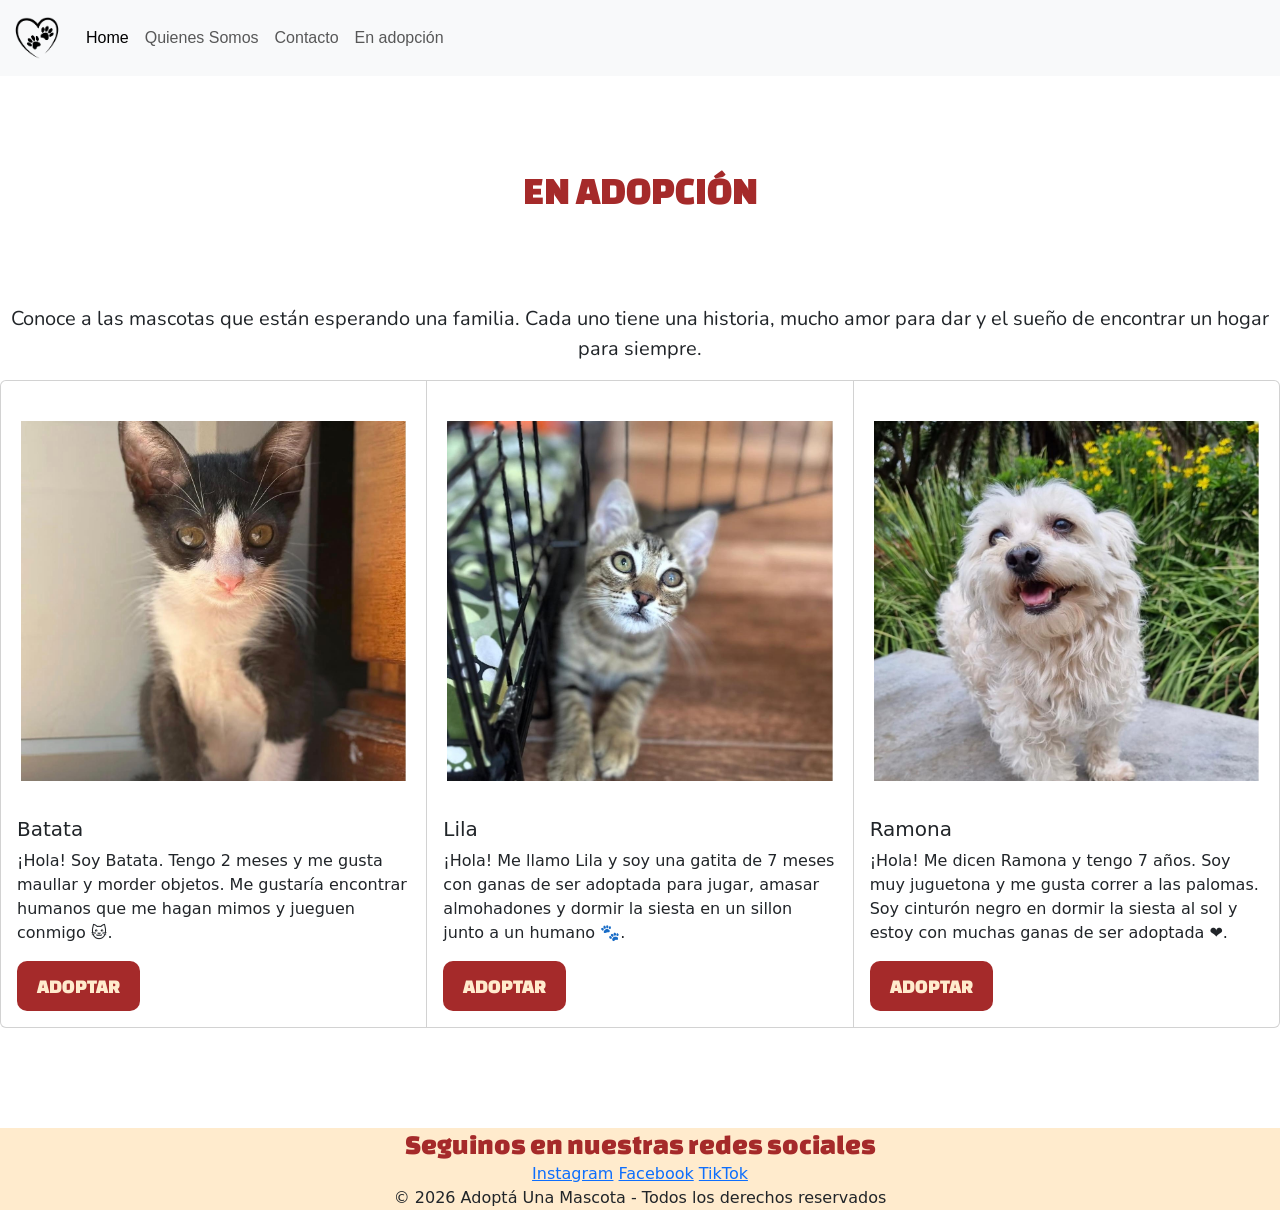
==== pages/adopcion.html @ e3693aa3 "initial commit" ====
<!DOCTYPE html>
<html lang="en">

<head>
    <meta charset="UTF-8">
    <meta name="viewport" content="width=device-width, initial-scale=1.0">
    <style>
        @import url('https://fonts.googleapis.com/css2?family=Changa+One:ital@0;1&family=Gravitas+One&family=Nunito:ital,wght@0,200..1000;1,200..1000&family=Raleway:ital,wght@0,100..900;1,100..900&family=Roboto+Condensed:ital,wght@0,100..900;1,100..900&family=Roboto:ital,wght@0,100..900;1,100..900&display=swap');
    </style>
    <link rel="stylesheet" href="../css/style.css">
    <title>EN ADOPCIÓN</title>
    <!--link boostrap-->
    <link href="https://cdn.jsdelivr.net/npm/bootstrap@5.3.8/dist/css/bootstrap.min.css" rel="stylesheet"
        integrity="sha384-sRIl4kxILFvY47J16cr9ZwB07vP4J8+LH7qKQnuqkuIAvNWLzeN8tE5YBujZqJLB" crossorigin="anonymous">
</head>

<body>
    <header>
        <nav class="navbar navbar-expand-lg bg-body-tertiary">
            <div class="container-fluid">
                <a class="navbar-brand" href="#">
                    <img class="icono" src="../img/corazon-huellas-patas.png" alt="Logo" width="30" height="24"
                        class="d-inline-block align-text-top">
                </a>
                <button class="navbar-toggler" type="button" data-bs-toggle="collapse" data-bs-target="#navbarNav"
                    aria-controls="navbarNav" aria-expanded="false" aria-label="Toggle navigation">
                    <span class="navbar-toggler-icon"></span>
                </button>
                <div class="collapse navbar-collapse" id="navbarNav">
                    <ul class="navbar-nav">
                        <li class="nav-item">
                            <a class="nav-link active" aria-current="page" href="../index.html">Home</a>
                        </li>
                        <li class="nav-item">
                            <a class="nav-link" href="../pages/quienes.html">Quienes Somos</a>
                        </li>
                        <li class="nav-item">
                            <a class="nav-link" href="../pages/contacto.html">Contacto</a>
                        </li>
                        <li class="nav-item">
                            <a class="nav-link" href="../pages/adopcion.html">En adopción</a>
                        </li>
                    </ul>
                </div>
            </div>
        </nav>
    </header>

    <main>
        <section id="inicio">
            <h1 class="sub">EN ADOPCIÓN</h1>
            <p class="parrafo">Conoce a las mascotas que están esperando una familia. Cada uno tiene una historia, mucho
                amor para dar y el sueño de encontrar un hogar para siempre.</p>
        </section>

        <section id="img-adopcion">
            <div class="card-group">
                <div class="card">
                    <img src="../img/adopcion/gatito1.jpg" class="card-img-top" alt="gato cachorro sentado de color blanco y negro">
                    <div class="card-body">
                        <h5 class="card-title">Batata</h5>
                        <p class="card-text">¡Hola! Soy Batata. Tengo 2 meses y me gusta maullar y morder objetos. Me gustaría encontrar humanos que me hagan mimos y jueguen conmigo 🐱.</p>
                        <button class="button">ADOPTAR</button>
                    </div>
                </div>
                <div class="card">
                    <img src="../img/adopcion/gatito2.jpg" class="card-img-top" alt="gato cachorro atigrada de color gris, blanca y negra acostada">
                    <div class="card-body">
                        <h5 class="card-title">Lila</h5>
                        <p class="card-text">¡Hola! Me llamo Lila y soy una gatita de 7 meses con ganas de ser adoptada para jugar, amasar almohadones y dormir la siesta en un sillon junto a un humano 🐾.</p>
                        <button class="button">ADOPTAR</button>
                    </div>
                </div>
                <div class="card">
                    <img src="../img/adopcion/perrito3.jpg" class="card-img-top" alt="...">
                    <div class="card-body">
                        <h5 class="card-title">Ramona</h5>
                        <p class="card-text">¡Hola! Me dicen Ramona y tengo 7 años. Soy muy juguetona y me gusta correr a las palomas. Soy cinturón negro en dormir la siesta al sol y estoy con muchas ganas de ser adoptada ❤️. </p>
                        <button class="button">ADOPTAR</button>
                    </div>
                </div>
            </div>
        </section>
    </main>

    <footer id="pie">
        <h3 class="sub">Seguinos en nuestras redes sociales</h3>
        <a href="https://instagram.com">Instagram</a>
        <a href="https://facebook.com">Facebook</a>
        <a href="https://tiktok.com">TikTok</a>

        <p>
            © 2026 Adoptá Una Mascota - Todos los derechos reservados
        </p>
    </footer>
    <!--js de boostrap-->
    <script src="https://cdn.jsdelivr.net/npm/bootstrap@5.3.8/dist/js/bootstrap.bundle.min.js"
        integrity="sha384-FKyoEForCGlyvwx9Hj09JcYn3nv7wiPVlz7YYwJrWVcXK/BmnVDxM+D2scQbITxI"
        crossorigin="anonymous"></script>
</body>

</html>
---- css/style.css ----
body {
    background-image: url(../img/banner.jpg);
}

.icono {
    width: 50px;
    height: 50px;
}

ul a {
    text-decoration: none;
    font-family: Arial, Helvetica, sans-serif;
}

.descripcion {
    font-family: "Nunito", sans-serif;
    max-width: 50vw;
    margin-left: 25vw;
    text-align: center;
    font-size: 20px;
}

#inicio {
    text-align: center;
    margin-top: 10vh;
    font-size: 20px;
}

#inicio .button {
    padding: 25px 75px;
    font-size: 20px;
    margin-top: 5vh;
    text-decoration: none;
}

.button-container{
    margin-top: 15vh;
}

.box-img {
    display:grid;
    grid-template-columns: repeat(3, 1fr);
    gap: 15px;
    width: 100vw;
}

.img-home{
    width: 30vw;
    height: auto; 
    object-fit: cover;
    margin-top: 20vh;
}



.presentacion {
    font-family: "Changa One", sans-serif;
    text-align: center;
    color: brown;
    margin-bottom: 10vh;
    margin-top: 5vh;
}


.sub {
    font-family: "Changa One", sans-serif;
    color: brown;
    margin-bottom: 10vh;
}


#beneficios {
    display: flex;
    align-items: center;
    margin-left: 15vw;

}

.sub-beneficios {
    max-width: 25vw;
    font-family: "Changa One", sans-serif;
    color: brown;
}



.container-box {
    display: flex;
    justify-content: center;
    align-items: center;
    background-color: blanchedalmond;
    margin: 100px;
    padding: 45px;
    border: 2px solid brown;
    border-radius: 50px;
    font-size: 18px;

}


.parrafo {
    font-family: "Nunito", sans-serif;
}


.voluntarios {
    width: 650px;
    height: 400px;
    margin-top: 20vh;
    margin-bottom: 10vh;
}

#donacion {
    margin: 65px;
    font-size: 20px;

}


.form {
    padding: 50px;
    font-family: "Nunito", sans-serif;
}

.form-container {
    display: flex;
    flex-direction: column;
    gap: 30px;
}


#ubicacion {
    margin-top: 20vh;
}


.card-img-top {
    width: 400px;
    height: 400px;
    margin-top: 20px;
    padding: 20px;
}



.button {
    background-color: brown;
    color: blanchedalmond;
    font-family: "Changa One", sans-serif;
    border: none;
    border-radius: 10px;
    cursor: pointer;
    padding: 10px 20px;
    font-size: 20px;

}

.button:hover {
    background-color: blanchedalmond;
    color: brown;
    transition: 0.2s;
}

footer .sub {
    margin-bottom: 0;
}

#pie {
    margin-top: 100px;
    width: 100%;
    background-color: blanchedalmond;
    text-align: center;
}

#pie-submit {
    margin-top: 50px;
    width: 100%;
    background-color: blanchedalmond;
    text-align: center;
}

/*Media*/

@media (max-width: 768px) {

    body {
        background-size: cover;
        background-position: center;
    }

    /* txt*/
    .descripcion {
        max-width: 90vw;
        margin-left: 5vw;
        font-size: 16px;
    }

    #inicio {
        font-size: 16px;
        margin-top: 5vh;
        margin:15px;
    }

    #inicio .button {
        padding: 15px 40px;
        font-size: 16px;
    }

    .button-container {
        margin-top: 8vh;
    }

    /*Img*/
    .box-img {
        grid-template-columns: 1fr;
        width: 100%;
        justify-items: center;
    }

    .img-home {
        width: 90vw;
        margin-top: 5vh;
    }

    /*títulos*/
    .presentacion {
        font-size: 22px;
        margin-bottom: 5vh;
    }

    .sub {
        margin-bottom: 5vh;
        text-align: center;
    }

    
    #beneficios {
        flex-direction: column;
        margin-left: 0;
        text-align: left;
        gap: 20px;
    }

    .sub-beneficios {
        max-width: 90vw;
        margin-top: 5rem;
    }

    
    .container-box {
        margin: 20px;
        padding: 20px;
        font-size: 16px;
        border-radius: 25px;
    }

    .icono {
        width: 40px;
        height: 40px;
    }

    /*quienes somos*/

    .voluntarios {
        width: 90vw;    
        height: auto;    
        margin-top: 5vh;
        margin-bottom: 5vh;
    }

    #donacion {
        margin: 20px;  
        font-size: 16px;  
        text-align: center;
    }

    .parrafo {
        font-size: 16px;
        text-align: center;
    }


    /*footer*/

    footer .sub {
        font-size: 18px;
    }
}
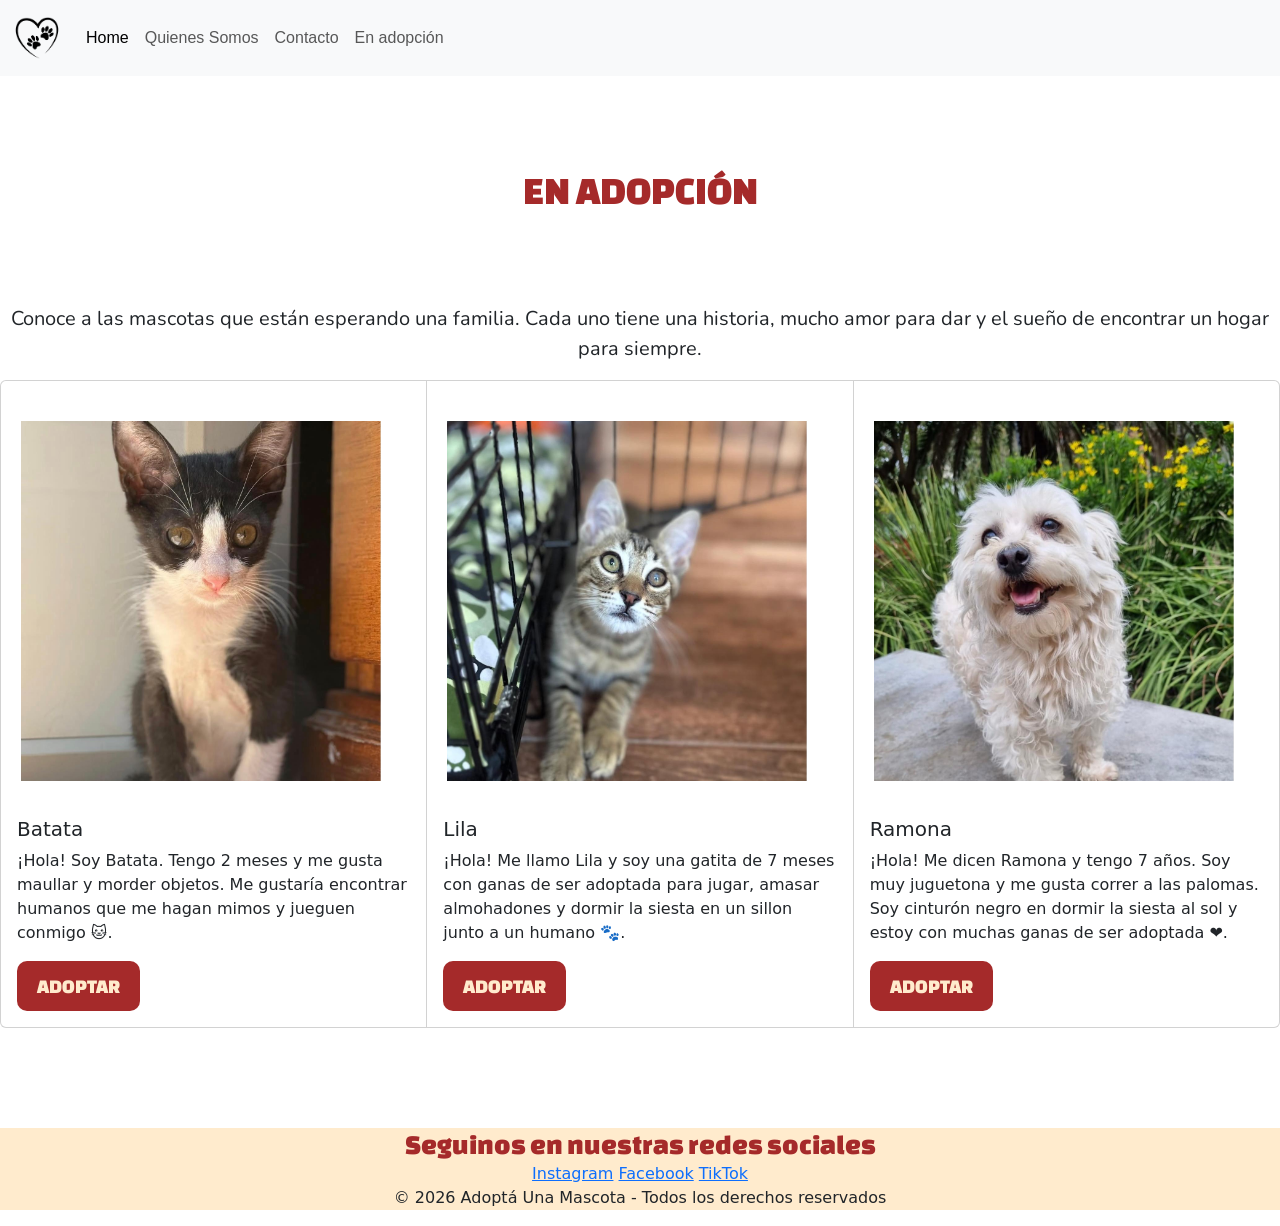
==== commit 4786e9e2: "changes requested by teacher" ====
--- a/pages/adopcion.html
+++ b/pages/adopcion.html
@@ -4,14 +4,11 @@
 <head>
     <meta charset="UTF-8">
     <meta name="viewport" content="width=device-width, initial-scale=1.0">
-    <style>
-        @import url('https://fonts.googleapis.com/css2?family=Changa+One:ital@0;1&family=Gravitas+One&family=Nunito:ital,wght@0,200..1000;1,200..1000&family=Raleway:ital,wght@0,100..900;1,100..900&family=Roboto+Condensed:ital,wght@0,100..900;1,100..900&family=Roboto:ital,wght@0,100..900;1,100..900&display=swap');
-    </style>
-    <link rel="stylesheet" href="../css/style.css">
-    <title>EN ADOPCIÓN</title>
     <!--link boostrap-->
     <link href="https://cdn.jsdelivr.net/npm/bootstrap@5.3.8/dist/css/bootstrap.min.css" rel="stylesheet"
         integrity="sha384-sRIl4kxILFvY47J16cr9ZwB07vP4J8+LH7qKQnuqkuIAvNWLzeN8tE5YBujZqJLB" crossorigin="anonymous">
+    <link rel="stylesheet" href="../css/style.css">
+    <title>EN ADOPCIÓN</title>
 </head>
 
 <body>
@@ -32,13 +29,13 @@
                             <a class="nav-link active" aria-current="page" href="../index.html">Home</a>
                         </li>
                         <li class="nav-item">
-                            <a class="nav-link" href="../pages/quienes.html">Quienes Somos</a>
+                            <a class="nav-link" href="./quienes.html">Quienes Somos</a>
                         </li>
                         <li class="nav-item">
-                            <a class="nav-link" href="../pages/contacto.html">Contacto</a>
+                            <a class="nav-link" href="./contacto.html">Contacto</a>
                         </li>
                         <li class="nav-item">
-                            <a class="nav-link" href="../pages/adopcion.html">En adopción</a>
+                            <a class="nav-link" href="./adopcion.html">En adopción</a>
                         </li>
                     </ul>
                 </div>
--- a/css/style.css
+++ b/css/style.css
@@ -1,3 +1,14 @@
+@import url('https://fonts.googleapis.com/css2?family=Changa+One:ital@0;1&family=Gravitas+One&family=Nunito:ital,wght@0,200..1000;1,200..1000&family=Raleway:ital,wght@0,100..900;1,100..900&family=Roboto+Condensed:ital,wght@0,100..900;1,100..900&family=Roboto:ital,wght@0,100..900;1,100..900&display=swap');
+
+
+*{
+    margin: 0;
+    padding: 0;
+    box-sizing: border-box;
+}
+
+
+
 body {
     background-image: url(../img/banner.jpg);
 }
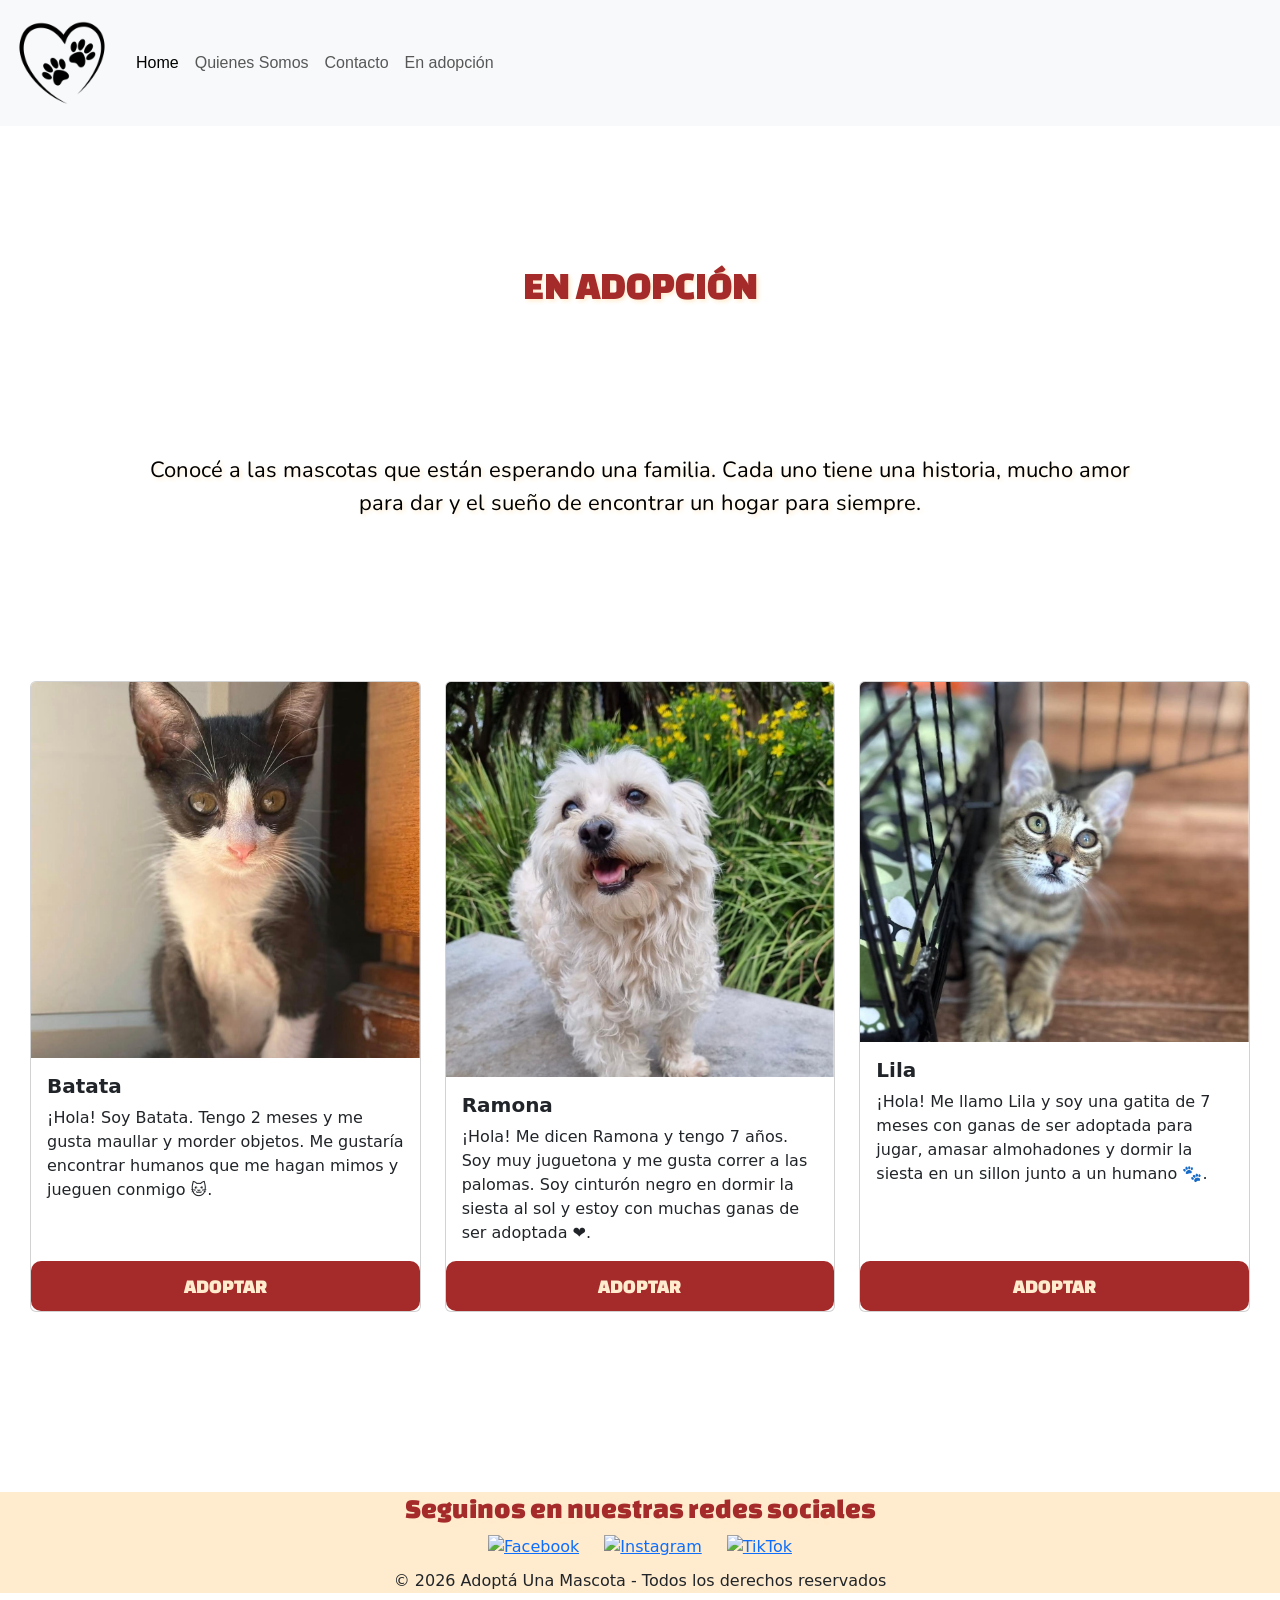
==== commit 77020c48: "styles and html adjustments" ====
--- a/pages/adopcion.html
+++ b/pages/adopcion.html
@@ -15,7 +15,7 @@
     <header>
         <nav class="navbar navbar-expand-lg bg-body-tertiary">
             <div class="container-fluid">
-                <a class="navbar-brand" href="#">
+                <a class="navbar-brand" href="../index.html">
                     <img class="icono" src="../img/corazon-huellas-patas.png" alt="Logo" width="30" height="24"
                         class="d-inline-block align-text-top">
                 </a>
@@ -46,25 +46,124 @@
     <main>
         <section id="inicio">
             <h1 class="sub">EN ADOPCIÓN</h1>
-            <p class="parrafo">Conoce a las mascotas que están esperando una familia. Cada uno tiene una historia, mucho
-                amor para dar y el sueño de encontrar un hogar para siempre.</p>
+            <div class="container-adopcion">
+                <p class="parrafo">Conocé a las mascotas que están esperando una familia. Cada uno tiene una historia, mucho
+                    amor para dar y el sueño de encontrar un hogar para siempre.</p>
+            </div>
         </section>
 
         <section id="img-adopcion">
-            <div class="card-group">
+            <div class="row row-cols-1 row-cols-md-3 g-4">
+                <div class="col">
+                  <div class="card h-100">
+                    <img src="../img/adopcion/gatito1.jpg" class="card-img-top" alt="...">
+                    <div class="card-body">
+                      <h5 class="card-title"> <strong>Batata</strong></h5>
+                      <p class="card-text">¡Hola! Soy Batata. Tengo 2 meses y me gusta maullar y morder objetos. Me
+                        gustaría encontrar humanos que me hagan mimos y jueguen conmigo 🐱.</p>
+                    </div>
+                    <button class="button">ADOPTAR</button>
+                  </div>
+                </div>
+                <div class="col">
+                  <div class="card h-100">
+                    <img src="../img/adopcion/perrito3.jpg" class="card-img-top" alt="...">
+                    <div class="card-body">
+                        <h5 class="card-title"> <strong>Ramona</strong></h5>
+                      <p class="card-text">¡Hola! Me dicen Ramona y tengo 7 años. Soy muy juguetona y me gusta correr
+                        a las palomas. Soy cinturón negro en dormir la siesta al sol y estoy con muchas ganas de ser
+                        adoptada ❤️. </p>
+                    </div>
+                    <button class="button">ADOPTAR</button>
+                  </div>
+                </div>
+                <div class="col">
+                  <div class="card h-100">
+                    <img src="../img/adopcion/gatito2.jpg" class="card-img-top" alt="...">
+                    <div class="card-body">
+                        <h5 class="card-title"> <strong>Lila</strong></h5>
+                      <p class="card-text">¡Hola! Me llamo Lila y soy una gatita de 7 meses con ganas de ser adoptada
+                        para jugar, amasar almohadones y dormir la siesta en un sillon junto a un humano 🐾.</p>
+                    </div>
+                    <button class="button">ADOPTAR</button>
+                  </div>
+                </div>
+              </div>
+
+
+            
+
+
+
+
+            <!--============BST 4 IMG=============-->
+            
+           <!-- <div class="row row-cols-1 row-cols-md-2 g-4">
+                <div class="col">
+                  <div class="card">
+                    <img src="../img/adopcion/perrito3.jpg" class="card-img-top" alt="...">
+                    <div class="card-body">
+                      <h5 class="card-title">Card title</h5>
+                      <p class="card-text">¡Hola! Soy Batata. Tengo 2 meses y me gusta maullar y morder objetos. Me
+                        gustaría encontrar humanos que me hagan mimos y jueguen conmigo 🐱.</p>
+                        <button class="button">ADOPTAR</button>
+                    </div>
+                  </div>
+                </div>
+                <div class="col">
+                  <div class="card">
+                    <img src="..." class="card-img-top" alt="...">
+                    <div class="card-body">
+                      <h5 class="card-title">Card title</h5>
+                      <p class="card-text">¡Hola! Me llamo Lila y soy una gatita de 7 meses con ganas de ser adoptada
+                        para jugar, amasar almohadones y dormir la siesta en un sillon junto a un humano 🐾.</p>
+                    </div>
+                  </div>
+                </div>
+                <div class="col">
+                  <div class="card">
+                    <img src="..." class="card-img-top" alt="...">
+                    <div class="card-body">
+                      <h5 class="card-title">Card title</h5>
+                      <p class="card-text">¡Hola! Me dicen Ramona y tengo 7 años. Soy muy juguetona y me gusta correr
+                        a las palomas. Soy cinturón negro en dormir la siesta al sol y estoy con muchas ganas de ser
+                        adoptada ❤️. </p>
+                    </div>
+                  </div>
+                </div>
+                <div class="col">
+                  <div class="card">
+                    <img src="..." class="card-img-top" alt="...">
+                    <div class="card-body">
+                      <h5 class="card-title">Card title</h5>
+                      <p class="card-text">Me llamo Coco y me jubilé de la calle. Busco un humano con buen pulso para los mimos. No traigo ahorros, pero soy experto en amasar panza y juzgarte en silencio mientras ves la tele 🐾📺 .</p>
+                    </div>
+                  </div>
+                </div>
+              </div> 
+            -->
+            
+            <!--===================BST 3 IMG======================-->
+            
+            
+            <!-- <div class="card-group">
                 <div class="card">
-                    <img src="../img/adopcion/gatito1.jpg" class="card-img-top" alt="gato cachorro sentado de color blanco y negro">
+                    <img src="../img/adopcion/gatito1.jpg" class="card-img-top"
+                        alt="gato cachorro sentado de color blanco y negro">
                     <div class="card-body">
                         <h5 class="card-title">Batata</h5>
-                        <p class="card-text">¡Hola! Soy Batata. Tengo 2 meses y me gusta maullar y morder objetos. Me gustaría encontrar humanos que me hagan mimos y jueguen conmigo 🐱.</p>
+                        <p class="card-text">¡Hola! Soy Batata. Tengo 2 meses y me gusta maullar y morder objetos. Me
+                            gustaría encontrar humanos que me hagan mimos y jueguen conmigo 🐱.</p>
                         <button class="button">ADOPTAR</button>
                     </div>
                 </div>
                 <div class="card">
-                    <img src="../img/adopcion/gatito2.jpg" class="card-img-top" alt="gato cachorro atigrada de color gris, blanca y negra acostada">
+                    <img src="../img/adopcion/gatito2.jpg" class="card-img-top"
+                        alt="gato cachorro atigrada de color gris, blanca y negra acostada">
                     <div class="card-body">
                         <h5 class="card-title">Lila</h5>
-                        <p class="card-text">¡Hola! Me llamo Lila y soy una gatita de 7 meses con ganas de ser adoptada para jugar, amasar almohadones y dormir la siesta en un sillon junto a un humano 🐾.</p>
+                        <p class="card-text">¡Hola! Me llamo Lila y soy una gatita de 7 meses con ganas de ser adoptada
+                            para jugar, amasar almohadones y dormir la siesta en un sillon junto a un humano 🐾.</p>
                         <button class="button">ADOPTAR</button>
                     </div>
                 </div>
@@ -72,20 +171,24 @@
                     <img src="../img/adopcion/perrito3.jpg" class="card-img-top" alt="...">
                     <div class="card-body">
                         <h5 class="card-title">Ramona</h5>
-                        <p class="card-text">¡Hola! Me dicen Ramona y tengo 7 años. Soy muy juguetona y me gusta correr a las palomas. Soy cinturón negro en dormir la siesta al sol y estoy con muchas ganas de ser adoptada ❤️. </p>
-                        <button class="button">ADOPTAR</button>
-                    </div>
-                </div>
-            </div>
+                        <p class="card-text">¡Hola! Me dicen Ramona y tengo 7 años. Soy muy juguetona y me gusta correr
+                            a las palomas. Soy cinturón negro en dormir la siesta al sol y estoy con muchas ganas de ser
+                            adoptada ❤️. </p>
+                        <button class="button">ADOPTAR</button>
+                    </div>
+                </div>
+            </div> -->
+
         </section>
     </main>
 
     <footer id="pie">
         <h3 class="sub">Seguinos en nuestras redes sociales</h3>
-        <a href="https://instagram.com">Instagram</a>
-        <a href="https://facebook.com">Facebook</a>
-        <a href="https://tiktok.com">TikTok</a>
-
+        <div class="apps">
+            <a href="https://www.facebook.com"><img src="../img/footer/fb.png" alt="Facebook"></a>
+            <a href="https://www.instagram.com"><img src="../img/footer/instagram.png" alt="Instagram"></a>
+            <a href="https://www.tiktok.com"><img src="../img/footer/tiktok.png" alt="TikTok"></a>
+        </div>
         <p>
             © 2026 Adoptá Una Mascota - Todos los derechos reservados
         </p>
--- a/css/style.css
+++ b/css/style.css
@@ -1,39 +1,53 @@
+/*fuente txt*/
 @import url('https://fonts.googleapis.com/css2?family=Changa+One:ital@0;1&family=Gravitas+One&family=Nunito:ital,wght@0,200..1000;1,200..1000&family=Raleway:ital,wght@0,100..900;1,100..900&family=Roboto+Condensed:ital,wght@0,100..900;1,100..900&family=Roboto:ital,wght@0,100..900;1,100..900&display=swap');
 
 
-*{
+/*reset*/
+* {
     margin: 0;
     padding: 0;
     box-sizing: border-box;
 }
 
 
-
+/*body, navbar y main general*/
 body {
     background-image: url(../img/banner.jpg);
 }
 
+header{
+    position: sticky;
+    background-color: white;
+    top: 0;
+    z-index: 1000;
+}
+
 .icono {
-    width: 50px;
-    height: 50px;
+    width: 100px;
+    height: 100px;
 }
 
 ul a {
     text-decoration: none;
     font-family: Arial, Helvetica, sans-serif;
 }
+
+/*======INDEX======*/
+/*texto principal index*/
 
 .descripcion {
     font-family: "Nunito", sans-serif;
     max-width: 50vw;
     margin-left: 25vw;
     text-align: center;
-    font-size: 20px;
-}
-
+    font-size: 25px;
+    color: brown;
+    text-shadow: 2px 2px 4px blanchedalmond;
+}
+
+/*sección titulo y párrafo general*/
 #inicio {
     text-align: center;
-    margin-top: 10vh;
     font-size: 20px;
 }
 
@@ -44,55 +58,83 @@
     text-decoration: none;
 }
 
-.button-container{
+.button-container {
     margin-top: 15vh;
 }
 
+/*imágenes index*/
+
+/* contenedor principal */
 .box-img {
-    display:grid;
+    display: grid;
     grid-template-columns: repeat(3, 1fr);
-    gap: 15px;
-    width: 100vw;
-}
-
-.img-home{
-    width: 30vw;
-    height: auto; 
-    object-fit: cover;
-    margin-top: 20vh;
-}
-
-
-
+    gap: 40px;
+    padding: 60px;
+    margin-top: 30vh;
+}
+
+
+/*título index*/
 .presentacion {
     font-family: "Changa One", sans-serif;
     text-align: center;
     color: brown;
-    margin-bottom: 10vh;
-    margin-top: 5vh;
-}
-
-
+    margin-bottom: 25vh;
+    font-size: 15vh;
+    position: relative;
+    top: 15vh;
+    text-shadow: 2px 2px 4px blanchedalmond;
+}
+
+/*subtitulos generales*/
 .sub {
     font-family: "Changa One", sans-serif;
     color: brown;
     margin-bottom: 10vh;
-}
-
-
-#beneficios {
-    display: flex;
-    align-items: center;
-    margin-left: 15vw;
-
-}
+    margin-top: 15vh;
+    text-shadow: 2px 2px 4px blanchedalmond;
+}
+
+/*sección beneficios index*/
 
 .sub-beneficios {
-    max-width: 25vw;
     font-family: "Changa One", sans-serif;
     color: brown;
-}
-
+    text-shadow: 2px 2px 4px blanchedalmond;
+    font-size: 7vh;
+}
+
+
+#beneficios {
+    text-align: center;
+    margin: 80px 20px;
+}
+
+.container-box {
+    display: flex;
+    justify-content: center;
+}
+
+.lista {
+    list-style: none;
+    padding: 0;
+    max-width: 700px;
+}
+
+.lista li {
+    background: #fff7ef;
+    margin: 15px 0;
+    padding: 20px;
+    border-radius: 12px;
+    font-size: 18px;
+    box-shadow: 0 4px 10px rgba(0, 0, 0, 0.1);
+    transition: transform 0.2s ease, box-shadow 0.2s ease;
+}
+
+.lista li:hover {
+    transform: translateY(-5px);
+    box-shadow: 0 10px 20px rgba(0, 0, 0, 0.15);
+}
 
 
 .container-box {
@@ -108,12 +150,17 @@
 
 }
 
-
+/*párrafos generales*/
 .parrafo {
     font-family: "Nunito", sans-serif;
-}
-
-
+    font-size: 22px;
+    color: black;
+    text-shadow: 2px 2px 4px blanchedalmond;
+}
+
+
+/*======QUIENES SOMOS======*/
+/*img voluntarios*/
 .voluntarios {
     width: 650px;
     height: 400px;
@@ -121,12 +168,100 @@
     margin-bottom: 10vh;
 }
 
+/* contenedor de las cards */
+.voluntarios-container{
+    display: flex;
+    justify-content: center;
+    gap: 40px;
+    margin-top: 20vh;
+    flex-wrap: wrap;
+}
+
+/* tamaño de la card (comparten estilos con img del index)*/
+.flip-card{
+    width: 100%;
+    max-width: 650px;
+    height: 400px;
+}
+
+/* animación */
+.flip-card-inner{
+    height: 100%;
+    transition: transform 0.8s;
+    transform-style: preserve-3d;
+}
+
+.flip-card:hover .flip-card-inner{
+    transform: rotateY(180deg);
+}
+
+/* caras */
+.flip-card-front,
+.flip-card-back{
+    position: absolute;
+    width: 100%;
+    height: 100%;
+    border-radius: 15px;
+    overflow: hidden;
+    backface-visibility: hidden;
+}
+
+/* imagen */
+.flip-card-front img{
+    width: 100%;
+    height: 100%;
+    object-fit: cover;
+}
+
+/* parte trasera */
+.flip-card-back{
+    background-color: blanchedalmond;
+    color: brown;
+    font-family: "Nunito", sans-serif;
+    display: flex;
+    flex-direction: column;
+    justify-content: center;
+    align-items: center;
+    padding: 30px;
+    text-align: center;
+    transform: rotateY(180deg);
+}
+
+.flip-card-back h3{
+    margin-bottom: 10px;
+}
+
+/*sección de donación pág quienes somos */
+
 #donacion {
     margin: 65px;
     font-size: 20px;
-
-}
-
+}
+
+#donacion .parrafo {
+    margin-bottom: 15vh;
+}
+
+#donacion .button {
+    padding: 25px 75px;
+    font-size: 20px;
+    margin-top: 5vh;
+    text-decoration: none;
+}
+
+.button-container {
+    margin-top: 15vh;
+}
+
+
+/*======CONTACTO======*/
+/*contacto*/
+
+#formulario {
+    display: flex;
+    justify-content: space-between;
+    gap: 40px;
+}
 
 .form {
     padding: 50px;
@@ -139,21 +274,56 @@
     gap: 30px;
 }
 
-
+.map-container{
+    width: 100%;
+    max-width: 600px;
+    margin: auto;
+}
+
+.map-container iframe{
+    width: 100%;
+    height: 350px;
+    padding: 20px;
+    border: 0;
+}
+
+
+/*subtítulo ubicación*/
 #ubicacion {
-    margin-top: 20vh;
-}
-
-
-.card-img-top {
-    width: 400px;
-    height: 400px;
-    margin-top: 20px;
-    padding: 20px;
-}
-
-
-
+    margin-top: 30vh;
+}
+
+
+/*======SUBMIT======*/
+#consulta{
+    margin: 30px;
+    font-size: 20px;
+}
+
+/*======ADOPCIÓN======*/
+/*img adopción*/
+
+#img-adopcion {
+    margin: 30px;
+}
+
+.card:hover {
+    transform: scale(1.03);
+    transition: 0.2s;
+}
+
+.container-adopcion {
+    display: flex;
+    justify-content: center;
+    align-items: center;
+    margin: 100px;
+    padding: 45px;
+    font-size: 25px;
+
+}
+
+
+/*botones generales*/
 .button {
     background-color: brown;
     color: blanchedalmond;
@@ -166,31 +336,40 @@
 
 }
 
+/*animación botones*/
 .button:hover {
     background-color: blanchedalmond;
     color: brown;
     transition: 0.2s;
 }
 
+/*======FOOTER======*/
 footer .sub {
     margin-bottom: 0;
 }
 
+.apps img {
+    width: 3vw;
+    height: 6vh;
+    margin: 10px;
+}
+
 #pie {
-    margin-top: 100px;
     width: 100%;
     background-color: blanchedalmond;
     text-align: center;
+    margin-top: 20vh;
 }
 
 #pie-submit {
-    margin-top: 50px;
+    margin-top: 30vh;
     width: 100%;
     background-color: blanchedalmond;
     text-align: center;
 }
 
-/*Media*/
+
+/*======MEDIA======*/
 
 @media (max-width: 768px) {
 
@@ -199,70 +378,49 @@
         background-position: center;
     }
 
-    /* txt*/
+    /*SECCIÓN HOME*/
+    .presentacion {
+        font-size: 6vh;
+        margin-bottom: 10vh;
+        top: 5vh;
+    }
+
     .descripcion {
         max-width: 90vw;
         margin-left: 5vw;
+        font-size: 18px;
+    }
+
+    .box-img {
+        grid-template-columns: 1fr;
+        gap: 25px;
+        padding: 20px;
+        margin-top: 10vh;
+    }
+
+    .sub {
+        margin-top: 8vh;
+        margin-bottom: 5vh;
+    }
+
+    .sub-beneficios {
+        font-size: 4vh;
+    }
+
+    .lista li {
         font-size: 16px;
-    }
-
-    #inicio {
-        font-size: 16px;
-        margin-top: 5vh;
-        margin:15px;
+        padding: 15px;
+    }
+
+    .container-box {
+        margin: 40px 10px;
+        padding: 20px;
+        border-radius: 30px;
     }
 
     #inicio .button {
         padding: 15px 40px;
-        font-size: 16px;
-    }
-
-    .button-container {
-        margin-top: 8vh;
-    }
-
-    /*Img*/
-    .box-img {
-        grid-template-columns: 1fr;
-        width: 100%;
-        justify-items: center;
-    }
-
-    .img-home {
-        width: 90vw;
-        margin-top: 5vh;
-    }
-
-    /*títulos*/
-    .presentacion {
-        font-size: 22px;
-        margin-bottom: 5vh;
-    }
-
-    .sub {
-        margin-bottom: 5vh;
-        text-align: center;
-    }
-
-    
-    #beneficios {
-        flex-direction: column;
-        margin-left: 0;
-        text-align: left;
-        gap: 20px;
-    }
-
-    .sub-beneficios {
-        max-width: 90vw;
-        margin-top: 5rem;
-    }
-
-    
-    .container-box {
-        margin: 20px;
-        padding: 20px;
-        font-size: 16px;
-        border-radius: 25px;
+        font-size: 18px;
     }
 
     .icono {
@@ -270,30 +428,97 @@
         height: 40px;
     }
 
-    /*quienes somos*/
-
-    .voluntarios {
-        width: 90vw;    
-        height: auto;    
-        margin-top: 5vh;
-        margin-bottom: 5vh;
-    }
+    /*SECCIÓN QUIENES SOMOS*/
+
+    .voluntarios-container{
+        flex-direction: column;
+        align-items: center;
+        gap: 25px;
+    }
+    
+    .flip-card{
+        max-width: 90vw;
+        height: 260px;
+    }
+    
+    .flip-card-back{
+        font-size: 14px;
+        padding: 15px;
+    }
+    
+    .flip-card-back h3{
+        font-size: 18px;
+    }
+    
 
     #donacion {
-        margin: 20px;  
-        font-size: 16px;  
-        text-align: center;
-    }
-
-    .parrafo {
+        margin: 20px;
         font-size: 16px;
         text-align: center;
     }
 
-
-    /*footer*/
-
-    footer .sub {
+    .parrafo {
         font-size: 18px;
+        text-align: center;
+    }
+
+    /*SECCIÓN CONTACTO*/
+    #formulario{
+        flex-direction: column;
+        align-items: center;
+        gap: 30px;
+    }
+    
+    .form{
+        padding: 25px;
+        width: 90%;
+        margin: 20px;
+    }
+    
+    .form-container{
+        gap: 20px;
+    }
+    
+    #ubicacion{
+        margin-top: 5vh;
+    }
+
+    .mapa h2{
+        text-align: center;
+    }
+
+    .map-container iframe{
+        height: 250px;
+    }
+    
+
+    /*SECCIÓN ADOPCIÓN*/
+
+    .container-adopcion {
+        margin: 20px 15px;
+        padding: 20px;
+        font-size: 16px;
+    }
+
+    .card-img-top {
+        width: 100%;
+        height: auto;
+        padding: 10px;
+    }
+
+    /*FOOTER*/
+    .apps img {
+        width: 30px;
+        margin: 6px;
+    }
+
+    #pie {
+        margin-top: 50px;
+        padding: 15px;
+    }
+
+    #pie-submit {
+        margin-top: 150px;
+        padding: 15px;
     }
 }
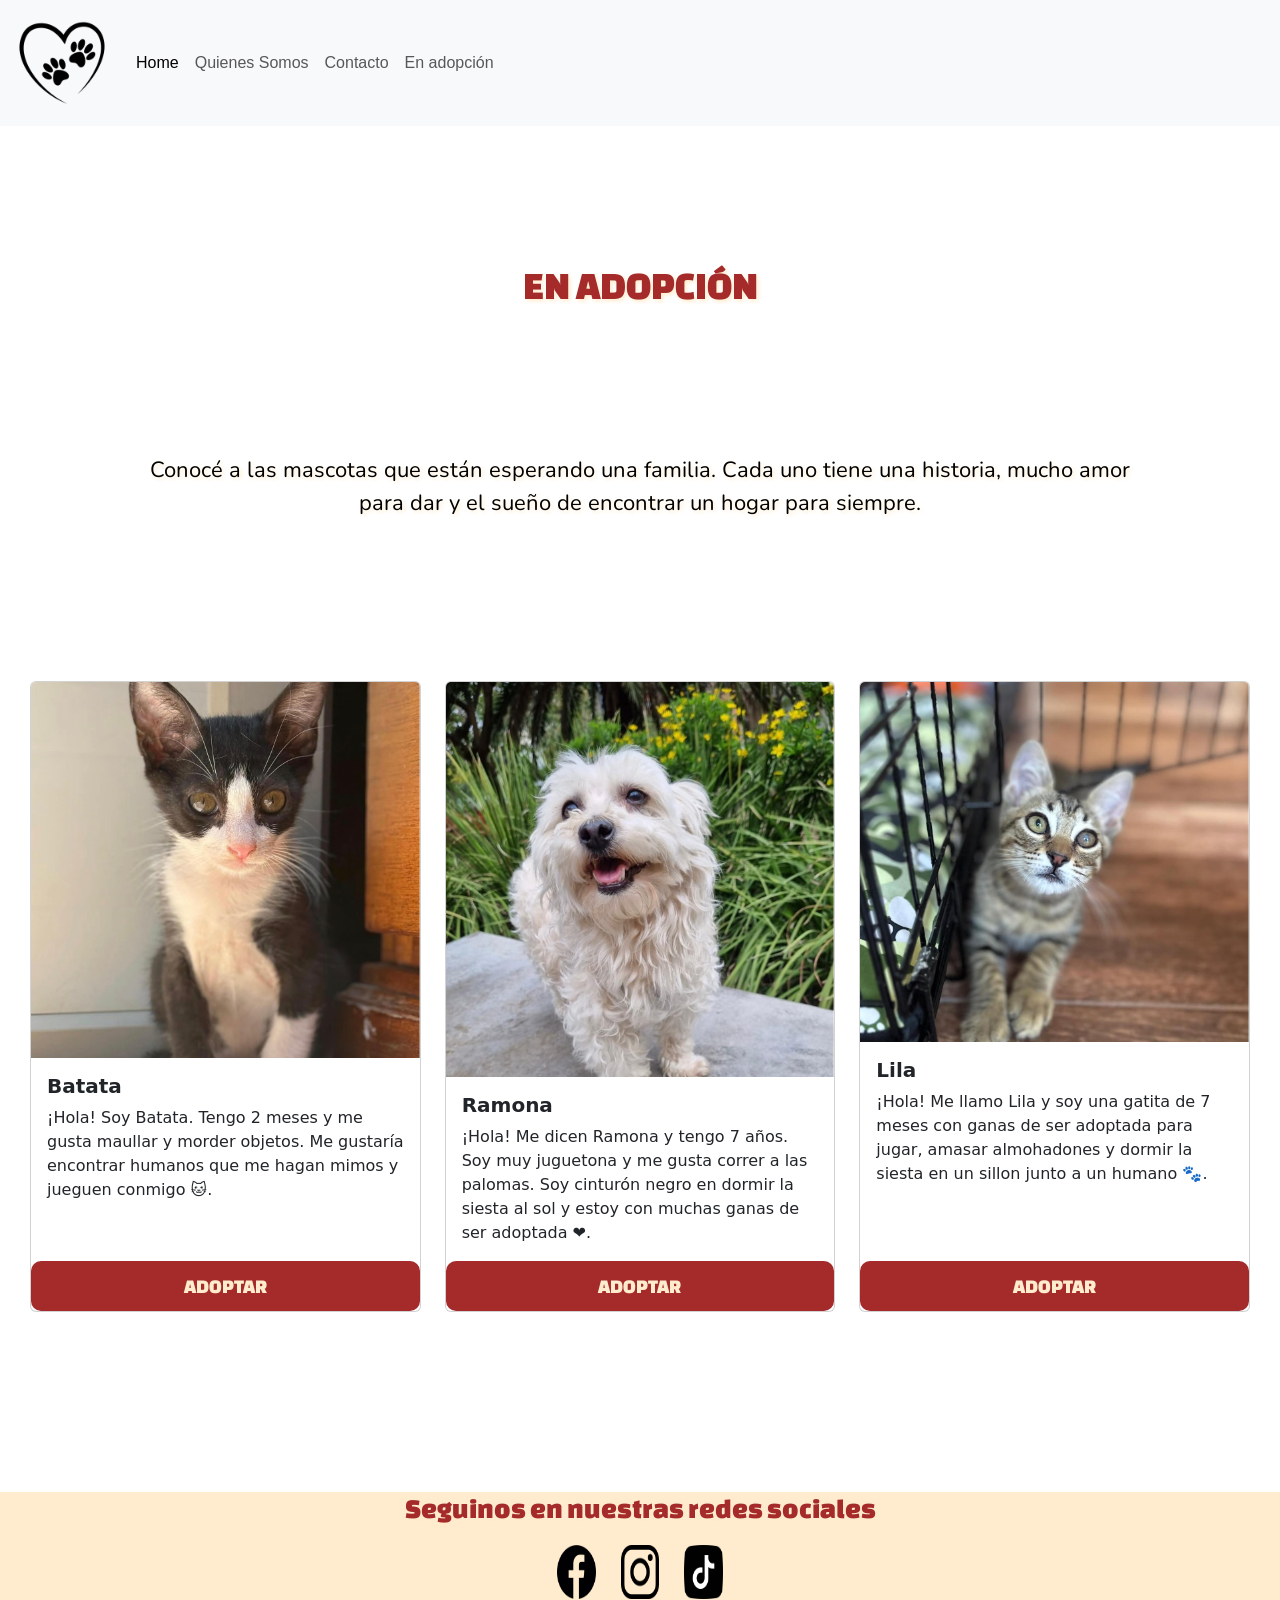
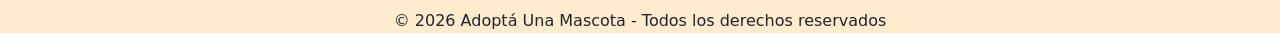
==== commit 8d6792c8: "add sass styles" ====
--- a/pages/adopcion.html
+++ b/pages/adopcion.html
@@ -7,7 +7,8 @@
     <!--link boostrap-->
     <link href="https://cdn.jsdelivr.net/npm/bootstrap@5.3.8/dist/css/bootstrap.min.css" rel="stylesheet"
         integrity="sha384-sRIl4kxILFvY47J16cr9ZwB07vP4J8+LH7qKQnuqkuIAvNWLzeN8tE5YBujZqJLB" crossorigin="anonymous">
-    <link rel="stylesheet" href="../css/style.css">
+     <!--hoja css compliacion sass-->
+     <link rel="stylesheet" href="../css/estilos.css">
     <title>EN ADOPCIÓN</title>
 </head>
 
@@ -89,96 +90,6 @@
                   </div>
                 </div>
               </div>
-
-
-            
-
-
-
-
-            <!--============BST 4 IMG=============-->
-            
-           <!-- <div class="row row-cols-1 row-cols-md-2 g-4">
-                <div class="col">
-                  <div class="card">
-                    <img src="../img/adopcion/perrito3.jpg" class="card-img-top" alt="...">
-                    <div class="card-body">
-                      <h5 class="card-title">Card title</h5>
-                      <p class="card-text">¡Hola! Soy Batata. Tengo 2 meses y me gusta maullar y morder objetos. Me
-                        gustaría encontrar humanos que me hagan mimos y jueguen conmigo 🐱.</p>
-                        <button class="button">ADOPTAR</button>
-                    </div>
-                  </div>
-                </div>
-                <div class="col">
-                  <div class="card">
-                    <img src="..." class="card-img-top" alt="...">
-                    <div class="card-body">
-                      <h5 class="card-title">Card title</h5>
-                      <p class="card-text">¡Hola! Me llamo Lila y soy una gatita de 7 meses con ganas de ser adoptada
-                        para jugar, amasar almohadones y dormir la siesta en un sillon junto a un humano 🐾.</p>
-                    </div>
-                  </div>
-                </div>
-                <div class="col">
-                  <div class="card">
-                    <img src="..." class="card-img-top" alt="...">
-                    <div class="card-body">
-                      <h5 class="card-title">Card title</h5>
-                      <p class="card-text">¡Hola! Me dicen Ramona y tengo 7 años. Soy muy juguetona y me gusta correr
-                        a las palomas. Soy cinturón negro en dormir la siesta al sol y estoy con muchas ganas de ser
-                        adoptada ❤️. </p>
-                    </div>
-                  </div>
-                </div>
-                <div class="col">
-                  <div class="card">
-                    <img src="..." class="card-img-top" alt="...">
-                    <div class="card-body">
-                      <h5 class="card-title">Card title</h5>
-                      <p class="card-text">Me llamo Coco y me jubilé de la calle. Busco un humano con buen pulso para los mimos. No traigo ahorros, pero soy experto en amasar panza y juzgarte en silencio mientras ves la tele 🐾📺 .</p>
-                    </div>
-                  </div>
-                </div>
-              </div> 
-            -->
-            
-            <!--===================BST 3 IMG======================-->
-            
-            
-            <!-- <div class="card-group">
-                <div class="card">
-                    <img src="../img/adopcion/gatito1.jpg" class="card-img-top"
-                        alt="gato cachorro sentado de color blanco y negro">
-                    <div class="card-body">
-                        <h5 class="card-title">Batata</h5>
-                        <p class="card-text">¡Hola! Soy Batata. Tengo 2 meses y me gusta maullar y morder objetos. Me
-                            gustaría encontrar humanos que me hagan mimos y jueguen conmigo 🐱.</p>
-                        <button class="button">ADOPTAR</button>
-                    </div>
-                </div>
-                <div class="card">
-                    <img src="../img/adopcion/gatito2.jpg" class="card-img-top"
-                        alt="gato cachorro atigrada de color gris, blanca y negra acostada">
-                    <div class="card-body">
-                        <h5 class="card-title">Lila</h5>
-                        <p class="card-text">¡Hola! Me llamo Lila y soy una gatita de 7 meses con ganas de ser adoptada
-                            para jugar, amasar almohadones y dormir la siesta en un sillon junto a un humano 🐾.</p>
-                        <button class="button">ADOPTAR</button>
-                    </div>
-                </div>
-                <div class="card">
-                    <img src="../img/adopcion/perrito3.jpg" class="card-img-top" alt="...">
-                    <div class="card-body">
-                        <h5 class="card-title">Ramona</h5>
-                        <p class="card-text">¡Hola! Me dicen Ramona y tengo 7 años. Soy muy juguetona y me gusta correr
-                            a las palomas. Soy cinturón negro en dormir la siesta al sol y estoy con muchas ganas de ser
-                            adoptada ❤️. </p>
-                        <button class="button">ADOPTAR</button>
-                    </div>
-                </div>
-            </div> -->
-
         </section>
     </main>
 
--- a/css/estilos.css
+++ b/css/estilos.css
@@ -0,0 +1,401 @@
+@charset "UTF-8";
+@import url("https://fonts.googleapis.com/css2?family=Changa+One:ital@0;1&family=Gravitas+One&family=Nunito:ital,wght@0,200..1000;1,200..1000&family=Raleway:ital,wght@0,100..900;1,100..900&family=Roboto+Condensed:ital,wght@0,100..900;1,100..900&family=Roboto:ital,wght@0,100..900;1,100..900&display=swap");
+.flip-card {
+  width: 100%;
+  max-width: 650px;
+  height: 400px;
+}
+.flip-card:hover .flip-card-inner {
+  transform: rotateY(180deg);
+}
+
+.flip-card-inner {
+  height: 100%;
+  transition: transform 0.8s;
+  transform-style: preserve-3d;
+}
+
+.flip-card-inner-child, .flip-card-front, .flip-card-back {
+  position: absolute;
+  width: 100%;
+  height: 100%;
+  border-radius: 15px;
+  overflow: hidden;
+  backface-visibility: hidden;
+}
+
+.flip-card-back {
+  background-color: #ffebcd;
+  color: #a52a2a;
+  font-family: "Nunito", sans-serif;
+  display: flex;
+  flex-direction: column;
+  justify-content: center;
+  align-items: center;
+  padding: 30px;
+  text-align: center;
+  transform: rotateY(180deg);
+}
+.flip-card-back h3 {
+  margin-bottom: 10px;
+}
+
+.flip-card-front img {
+  width: 100%;
+  height: 100%;
+  object-fit: cover;
+}
+
+* {
+  margin: 0;
+  padding: 0;
+  box-sizing: border-box;
+}
+
+body {
+  background-image: url(../img/banner.jpg);
+}
+
+.sub {
+  font-family: "Changa One", sans-serif;
+  color: #a52a2a;
+  margin-bottom: 10vh;
+  margin-top: 15vh;
+  text-shadow: 2px 2px 4px #ffebcd;
+}
+
+.button {
+  background-color: #a52a2a;
+  color: #ffebcd;
+  font-family: "Changa One", sans-serif;
+  border: none;
+  border-radius: 10px;
+  cursor: pointer;
+  padding: 10px 20px;
+  font-size: 20px;
+}
+.button:hover {
+  background-color: #ffebcd;
+  color: #a52a2a;
+  transition: 0.2s;
+}
+
+header {
+  position: sticky;
+  background-color: #ffffff;
+  top: 0;
+  z-index: 1000;
+}
+header .icono {
+  width: 100px;
+  height: 100px;
+}
+header ul a {
+  text-decoration: none;
+  font-family: Arial, Helvetica, sans-serif;
+}
+
+#pie, #pie-submit {
+  width: 100%;
+  background-color: #ffebcd;
+  text-align: center;
+  margin-top: 20vh;
+}
+#pie .sub, #pie-submit .sub {
+  margin-bottom: 10px;
+}
+#pie .apps img, #pie-submit .apps img {
+  width: 3vw;
+  height: 6vh;
+  margin: 10px;
+}
+
+#pie-submit {
+  margin-top: 30vh;
+}
+
+.parrafo {
+  font-family: "Nunito", sans-serif;
+  font-size: 22px;
+  color: #000000;
+  text-shadow: 2px 2px 4px #ffebcd;
+}
+
+/*MAIN*/
+/*Titulo*/
+#inicio {
+  text-align: center;
+  font-size: 20px;
+}
+
+.presentacion {
+  font-family: "Changa One", sans-serif;
+  text-align: center;
+  color: #a52a2a;
+  margin-bottom: 25vh;
+  font-size: 15vh;
+  position: relative;
+  top: 15vh;
+  text-shadow: 2px 2px 4px #ffebcd;
+}
+
+.descripcion {
+  font-family: "Nunito", sans-serif;
+  max-width: 50vw;
+  margin-left: 25vw;
+  text-align: center;
+  font-size: 25px;
+  color: #a52a2a;
+  text-shadow: 2px 2px 4px #ffebcd;
+}
+
+.button-container {
+  margin-top: 15vh;
+}
+.button-container .button {
+  padding: 25px 75px;
+  font-size: 20px;
+  margin-top: 5vh;
+  text-decoration: none;
+}
+
+.box-img {
+  display: grid;
+  grid-template-columns: repeat(3, 1fr);
+  gap: 40px;
+  padding: 60px;
+  margin-top: 30vh;
+}
+
+#beneficios {
+  text-align: center;
+  margin: 80px 20px;
+}
+#beneficios .sub-beneficios {
+  font-family: "Changa One", sans-serif;
+  color: #a52a2a;
+  text-shadow: 2px 2px 4px #ffebcd;
+  font-size: 7vh;
+}
+#beneficios .container-box {
+  display: flex;
+  justify-content: center;
+  align-items: center;
+  background-color: #ffebcd;
+  margin: 100px;
+  padding: 45px;
+  border: 2px solid #a52a2a;
+  border-radius: 50px;
+  font-size: 18px;
+}
+#beneficios .container-box .lista {
+  list-style: none;
+  padding: 0;
+  max-width: 700px;
+}
+#beneficios .container-box .lista li {
+  background: #fff7ef;
+  margin: 15px 0;
+  padding: 20px;
+  border-radius: 12px;
+  font-size: 18px;
+  box-shadow: 0 4px 10px rgba(0, 0, 0, 0.1);
+  transition: transform 0.2s ease, box-shadow 0.2s ease;
+}
+#beneficios .container-box .lista li:hover {
+  transform: translateY(-5px);
+  box-shadow: 0 10px 20px rgba(0, 0, 0, 0.15);
+}
+
+.voluntarios-container {
+  display: flex;
+  justify-content: center;
+  gap: 40px;
+  margin-top: 20vh;
+  flex-wrap: wrap;
+}
+
+#donacion {
+  margin: 65px;
+  font-size: 20px;
+}
+#donacion .parrafo {
+  margin-bottom: 15vh;
+}
+#donacion .button {
+  padding: 25px 75px;
+  font-size: 20px;
+  margin-top: 5vh;
+  text-decoration: none;
+}
+
+.form {
+  padding: 50px;
+  font-family: "Nunito", sans-serif;
+}
+.form #formulario {
+  display: flex;
+  justify-content: space-between;
+  gap: 40px;
+}
+.form #formulario .form-container {
+  display: flex;
+  flex-direction: column;
+  gap: 30px;
+}
+
+.map-container {
+  width: 100%;
+  max-width: 600px;
+  margin: auto;
+}
+.map-container iframe {
+  width: 100%;
+  height: 350px;
+  padding: 20px;
+  border: 0;
+}
+
+#consulta {
+  margin: 30px;
+  font-size: 20px;
+}
+
+.container-adopcion {
+  display: flex;
+  justify-content: center;
+  align-items: center;
+  margin: 100px;
+  padding: 45px;
+  font-size: 25px;
+}
+
+#img-adopcion {
+  margin: 30px;
+}
+#img-adopcion .card:hover {
+  transform: scale(1.03);
+  transition: 0.2s;
+}
+
+@media (max-width: 768px) {
+  body {
+    background-size: cover;
+    background-position: center;
+  }
+  /*SECCIÓN HOME*/
+  .presentacion {
+    font-size: 6vh;
+    margin-bottom: 10vh;
+    top: 5vh;
+  }
+  .descripcion {
+    max-width: 90vw;
+    margin-left: 5vw;
+    font-size: 18px;
+  }
+  .box-img {
+    grid-template-columns: 1fr;
+    gap: 25px;
+    padding: 20px;
+    margin-top: 10vh;
+  }
+  .sub {
+    margin-top: 8vh;
+    margin-bottom: 5vh;
+  }
+  .sub-beneficios {
+    font-size: 4vh;
+  }
+  .lista li {
+    font-size: 16px;
+    padding: 15px;
+  }
+  #beneficios .container-box {
+    margin: 40px 10px;
+    padding: 20px;
+    border-radius: 30px;
+  }
+  #inicio .button {
+    padding: 15px 40px;
+    font-size: 18px;
+  }
+  .icono {
+    width: 40px;
+    height: 40px;
+  }
+  /*SECCIÓN QUIENES SOMOS*/
+  .voluntarios-container {
+    flex-direction: column;
+    align-items: center;
+    gap: 25px;
+  }
+  .flip-card {
+    max-width: 90vw;
+    height: 260px;
+  }
+  .flip-card-back {
+    font-size: 14px;
+    padding: 15px;
+  }
+  .flip-card-back h3 {
+    font-size: 18px;
+  }
+  #donacion {
+    margin: 20px;
+    font-size: 16px;
+    text-align: center;
+  }
+  .parrafo {
+    font-size: 18px;
+    text-align: center;
+  }
+  /*SECCIÓN CONTACTO*/
+  #formulario {
+    flex-direction: column;
+    align-items: center;
+    gap: 30px;
+  }
+  .form {
+    padding: 25px;
+    width: 90%;
+    margin: 20px;
+  }
+  .form-container {
+    gap: 20px;
+  }
+  #ubicacion {
+    margin-top: 5vh;
+  }
+  .mapa h2 {
+    text-align: center;
+  }
+  .map-container iframe {
+    height: 250px;
+  }
+  /*SECCIÓN ADOPCIÓN*/
+  .container-adopcion {
+    margin: 20px 15px;
+    padding: 20px;
+    font-size: 16px;
+  }
+  .card-img-top {
+    width: 100%;
+    height: auto;
+    padding: 10px;
+  }
+  /*FOOTER*/
+  #pie, #pie-submit {
+    margin-top: 50px;
+    padding: 15px;
+  }
+  #pie .apps img, #pie-submit .apps img {
+    width: 30px;
+    margin: 6px;
+  }
+  #pie-submit {
+    margin-top: 150px;
+  }
+}
+
+/*# sourceMappingURL=estilos.css.map */
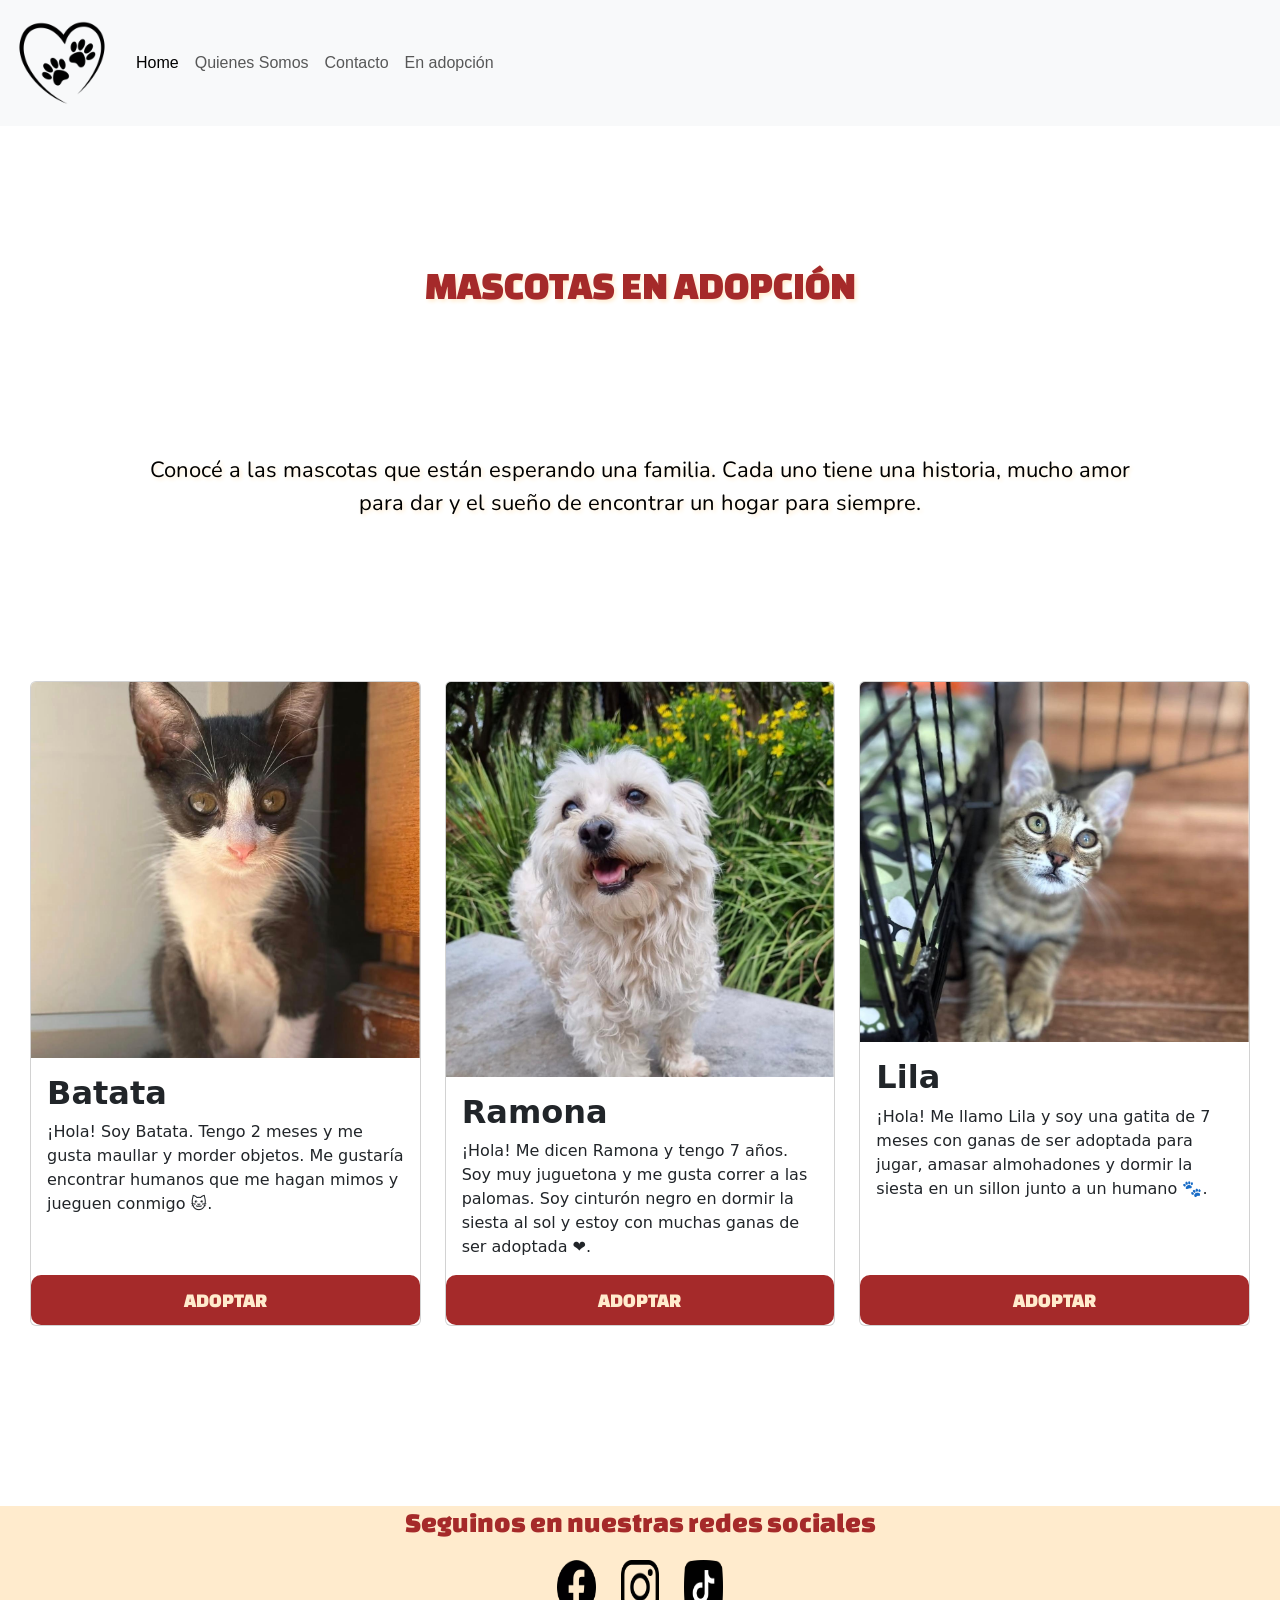
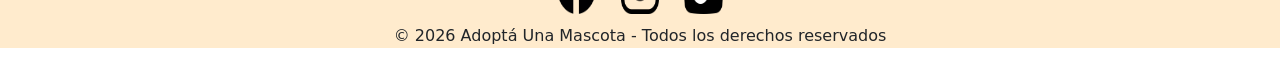
==== commit 42853457: "style modifications, SEO additions" ====
--- a/pages/adopcion.html
+++ b/pages/adopcion.html
@@ -4,12 +4,14 @@
 <head>
     <meta charset="UTF-8">
     <meta name="viewport" content="width=device-width, initial-scale=1.0">
+    <meta name="description" content="Descubrí perros y gatos en adopción. Encoentrá a tu compañero ideal y dale un hogar lleno de amor.">
     <!--link boostrap-->
     <link href="https://cdn.jsdelivr.net/npm/bootstrap@5.3.8/dist/css/bootstrap.min.css" rel="stylesheet"
         integrity="sha384-sRIl4kxILFvY47J16cr9ZwB07vP4J8+LH7qKQnuqkuIAvNWLzeN8tE5YBujZqJLB" crossorigin="anonymous">
      <!--hoja css compliacion sass-->
      <link rel="stylesheet" href="../css/estilos.css">
-    <title>EN ADOPCIÓN</title>
+     <link rel="icon" href="../img/corazon-huellas-patas.png" type="image/png">
+    <title>Adopción de mascotas | Perros y gatos en adopción</title>
 </head>
 
 <body>
@@ -46,7 +48,7 @@
 
     <main>
         <section id="inicio">
-            <h1 class="sub">EN ADOPCIÓN</h1>
+            <h1 class="sub">MASCOTAS EN ADOPCIÓN</h1>
             <div class="container-adopcion">
                 <p class="parrafo">Conocé a las mascotas que están esperando una familia. Cada uno tiene una historia, mucho
                     amor para dar y el sueño de encontrar un hogar para siempre.</p>
@@ -57,9 +59,9 @@
             <div class="row row-cols-1 row-cols-md-3 g-4">
                 <div class="col">
                   <div class="card h-100">
-                    <img src="../img/adopcion/gatito1.jpg" class="card-img-top" alt="...">
+                    <img src="../img/adopcion/gatito1.jpg" class="card-img-top" alt="Gato en adopción de color gris">
                     <div class="card-body">
-                      <h5 class="card-title"> <strong>Batata</strong></h5>
+                      <h2 class="card-title"> <strong>Batata</strong></h2>
                       <p class="card-text">¡Hola! Soy Batata. Tengo 2 meses y me gusta maullar y morder objetos. Me
                         gustaría encontrar humanos que me hagan mimos y jueguen conmigo 🐱.</p>
                     </div>
@@ -68,9 +70,9 @@
                 </div>
                 <div class="col">
                   <div class="card h-100">
-                    <img src="../img/adopcion/perrito3.jpg" class="card-img-top" alt="...">
+                    <img src="../img/adopcion/perrito3.jpg" class="card-img-top" alt="Perra de color blanco en adopción esperando un hogar">
                     <div class="card-body">
-                        <h5 class="card-title"> <strong>Ramona</strong></h5>
+                        <h2 class="card-title"> <strong>Ramona</strong></h2>
                       <p class="card-text">¡Hola! Me dicen Ramona y tengo 7 años. Soy muy juguetona y me gusta correr
                         a las palomas. Soy cinturón negro en dormir la siesta al sol y estoy con muchas ganas de ser
                         adoptada ❤️. </p>
@@ -80,9 +82,9 @@
                 </div>
                 <div class="col">
                   <div class="card h-100">
-                    <img src="../img/adopcion/gatito2.jpg" class="card-img-top" alt="...">
+                    <img src="../img/adopcion/gatito2.jpg" class="card-img-top" alt="Gatito color gris y negro trigueño acostado en adopción">
                     <div class="card-body">
-                        <h5 class="card-title"> <strong>Lila</strong></h5>
+                        <h2 class="card-title"> <strong>Lila</strong></h2>
                       <p class="card-text">¡Hola! Me llamo Lila y soy una gatita de 7 meses con ganas de ser adoptada
                         para jugar, amasar almohadones y dormir la siesta en un sillon junto a un humano 🐾.</p>
                     </div>
--- a/css/estilos.css
+++ b/css/estilos.css
@@ -278,6 +278,138 @@
   transition: 0.2s;
 }
 
+/*MEDIA TABLET*/
+@media (min-width: 769px) and (max-width: 1024px) {
+  body {
+    background-size: cover;
+    background-position: center;
+  }
+  /* SECCIÓN HOME */
+  .presentacion {
+    font-size: 5vh;
+    margin-bottom: 8vh;
+    top: 4vh;
+  }
+  .descripcion {
+    max-width: 80vw;
+    margin-left: 10vw;
+    font-size: 25px;
+    text-align: center;
+  }
+  .box-img {
+    display: grid;
+    grid-template-columns: repeat(1, 1fr);
+    gap: 20px;
+    padding: 30px;
+    margin-top: 8vh;
+    place-items: center;
+  }
+  .sub {
+    margin-top: 6vh;
+    margin-bottom: 4vh;
+  }
+  .sub-beneficios {
+    font-size: 3.5vh;
+    text-align: center;
+  }
+  .lista li {
+    font-size: 17px;
+    padding: 12px;
+  }
+  #beneficios .container-box {
+    margin: 30px 20px;
+    padding: 25px;
+    border-radius: 25px;
+  }
+  #inicio .button {
+    padding: 14px 35px;
+    font-size: 25px;
+  }
+  .icono {
+    width: 45px;
+    height: 45px;
+  }
+  /* SECCIÓN QUIÉNES SOMOS */
+  .voluntarios-container {
+    flex-wrap: wrap;
+    justify-content: center;
+    gap: 20px;
+  }
+  .flip-card {
+    max-width: 70%;
+  }
+  .flip-card-back {
+    font-size: 15px;
+    padding: 18px;
+  }
+  .flip-card-back h3 {
+    font-size: 20px;
+  }
+  #donacion {
+    margin: 30px;
+    font-size: 17px;
+    text-align: center;
+  }
+  .parrafo {
+    font-size: 22px;
+    text-align: center;
+  }
+  /* SECCIÓN CONTACTO */
+  #formulario {
+    flex-direction: column;
+    align-items: center;
+    gap: 25px;
+  }
+  .form {
+    padding: 30px;
+    width: 80%;
+    margin: 20px;
+  }
+  .form-container {
+    gap: 18px;
+  }
+  #ubicacion {
+    margin-top: 4vh;
+  }
+  .mapa h2 {
+    text-align: center;
+  }
+  .map-container iframe {
+    height: 300px;
+  }
+  /* SECCIÓN ADOPCIÓN */
+  .container-adopcion {
+    margin: 25px 20px;
+    padding: 25px;
+    font-size: 17px;
+  }
+  .card-img-top {
+    width: 100%;
+    height: auto;
+    padding: 8px;
+  }
+  /* FOOTER */
+  #pie {
+    margin-top: 40px;
+    padding: 20px;
+  }
+  #pie .apps img {
+    width: 55px;
+    margin: 8px;
+  }
+  #pie-submit {
+    margin-top: 40px;
+    padding: 20px;
+  }
+  #pie-submit .apps img {
+    width: 55px;
+    margin: 8px;
+  }
+  #pie-submit {
+    margin-top: 41vh;
+  }
+}
+/*MEDIA MOBILE*/
 @media (max-width: 768px) {
   body {
     background-size: cover;
@@ -385,12 +517,20 @@
     padding: 10px;
   }
   /*FOOTER*/
-  #pie, #pie-submit {
+  #pie {
     margin-top: 50px;
     padding: 15px;
   }
-  #pie .apps img, #pie-submit .apps img {
-    width: 30px;
+  #pie .apps img {
+    width: 40px;
+    margin: 6px;
+  }
+  #pie-submit {
+    margin-top: 50px;
+    padding: 15px;
+  }
+  #pie-submit .apps img {
+    width: 40px;
     margin: 6px;
   }
   #pie-submit {
